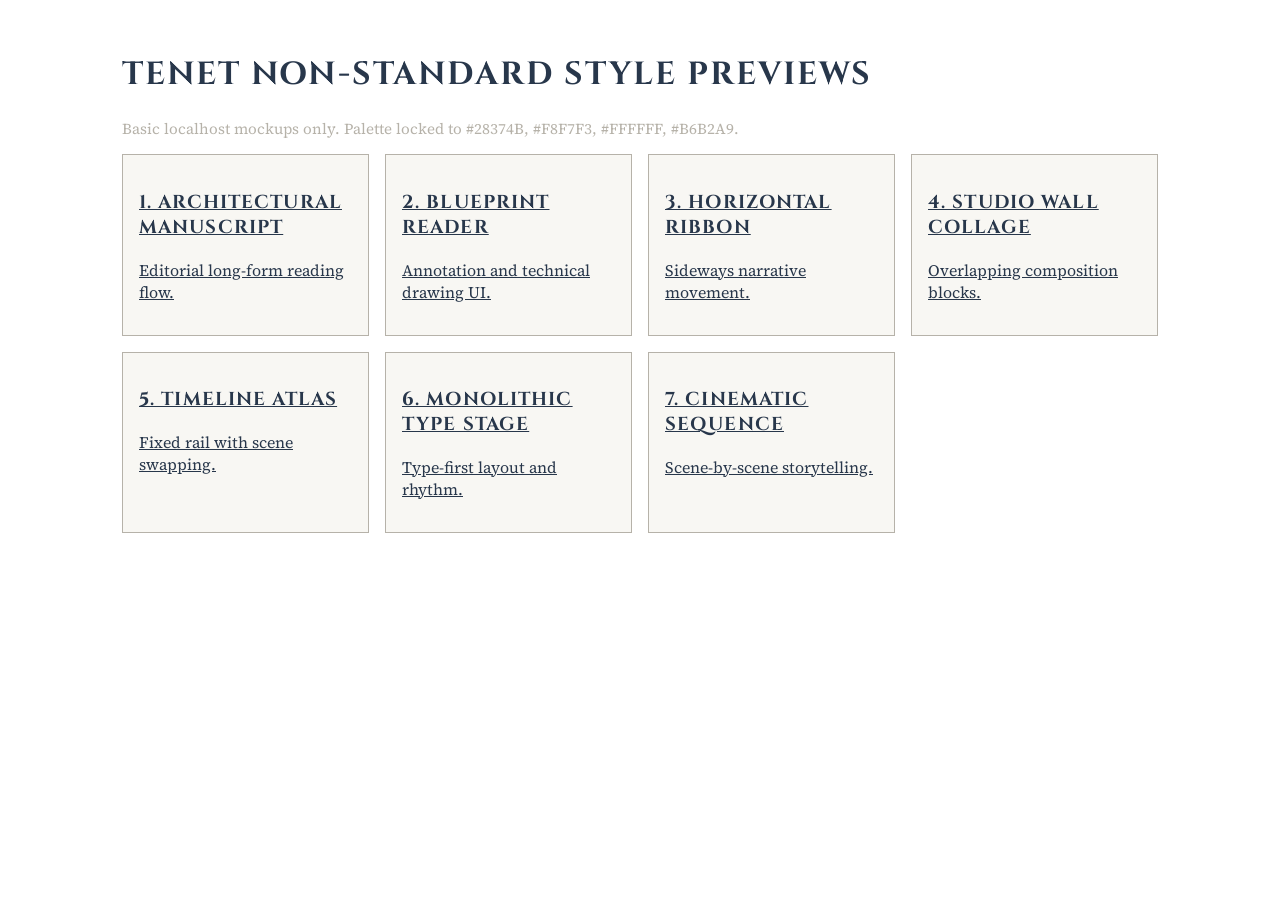
==== index.html @ 0c526800 "Publish TENET style preview concepts Made-with: Cursor" ====
<!doctype html>
<html lang="en">
<head>
  <meta charset="UTF-8" />
  <meta name="viewport" content="width=device-width, initial-scale=1.0" />
  <title>TENET Style Previews</title>
  <link rel="preconnect" href="https://fonts.googleapis.com">
  <link rel="preconnect" href="https://fonts.gstatic.com" crossorigin>
  <link href="https://fonts.googleapis.com/css2?family=Cinzel:wght@500;600&family=Source+Serif+4:wght@400;500&display=swap" rel="stylesheet">
  <link rel="stylesheet" href="./styles.css" />
</head>
<body>
  <main class="wrap">
    <h1>Tenet Non-Standard Style Previews</h1>
    <p class="note">Basic localhost mockups only. Palette locked to #28374B, #F8F7F3, #FFFFFF, #B6B2A9.</p>
    <div class="home-grid">
      <a class="card" href="./01-manuscript.html"><h3>1. Architectural Manuscript</h3><p>Editorial long-form reading flow.</p></a>
      <a class="card" href="./02-blueprint.html"><h3>2. Blueprint Reader</h3><p>Annotation and technical drawing UI.</p></a>
      <a class="card" href="./03-horizontal.html"><h3>3. Horizontal Ribbon</h3><p>Sideways narrative movement.</p></a>
      <a class="card" href="./04-collage.html"><h3>4. Studio Wall Collage</h3><p>Overlapping composition blocks.</p></a>
      <a class="card" href="./05-atlas.html"><h3>5. Timeline Atlas</h3><p>Fixed rail with scene swapping.</p></a>
      <a class="card" href="./06-typography.html"><h3>6. Monolithic Type Stage</h3><p>Type-first layout and rhythm.</p></a>
      <a class="card" href="./07-cinematic.html"><h3>7. Cinematic Sequence</h3><p>Scene-by-scene storytelling.</p></a>
    </div>
  </main>
</body>
</html>
---- styles.css ----
:root {
  --navy: #28374B;
  --beige: #F8F7F3;
  --white: #FFFFFF;
  --taupe: #B6B2A9;
}

* { box-sizing: border-box; }
body {
  margin: 0;
  background: var(--white);
  color: var(--navy);
  font-family: "Source Serif 4", Georgia, serif;
}
h1, h2, h3, .caps {
  font-family: "Cinzel", "Times New Roman", serif;
  text-transform: uppercase;
  letter-spacing: .06em;
}
a { color: var(--navy); }
.wrap { max-width: 1100px; margin: 0 auto; padding: 2rem; }
.home-grid {
  display: grid;
  grid-template-columns: repeat(auto-fit, minmax(230px, 1fr));
  gap: 1rem;
}
.card {
  border: 1px solid var(--taupe);
  background: var(--beige);
  padding: 1rem;
  min-height: 140px;
}
.note { color: var(--taupe); font-size: .95rem; }
.chip { display: inline-block; border: 1px solid var(--taupe); padding: .2rem .55rem; margin-right: .4rem; }
.plate {
  background: linear-gradient(120deg, var(--beige), var(--white));
  border: 1px solid var(--taupe);
  min-height: 180px;
}
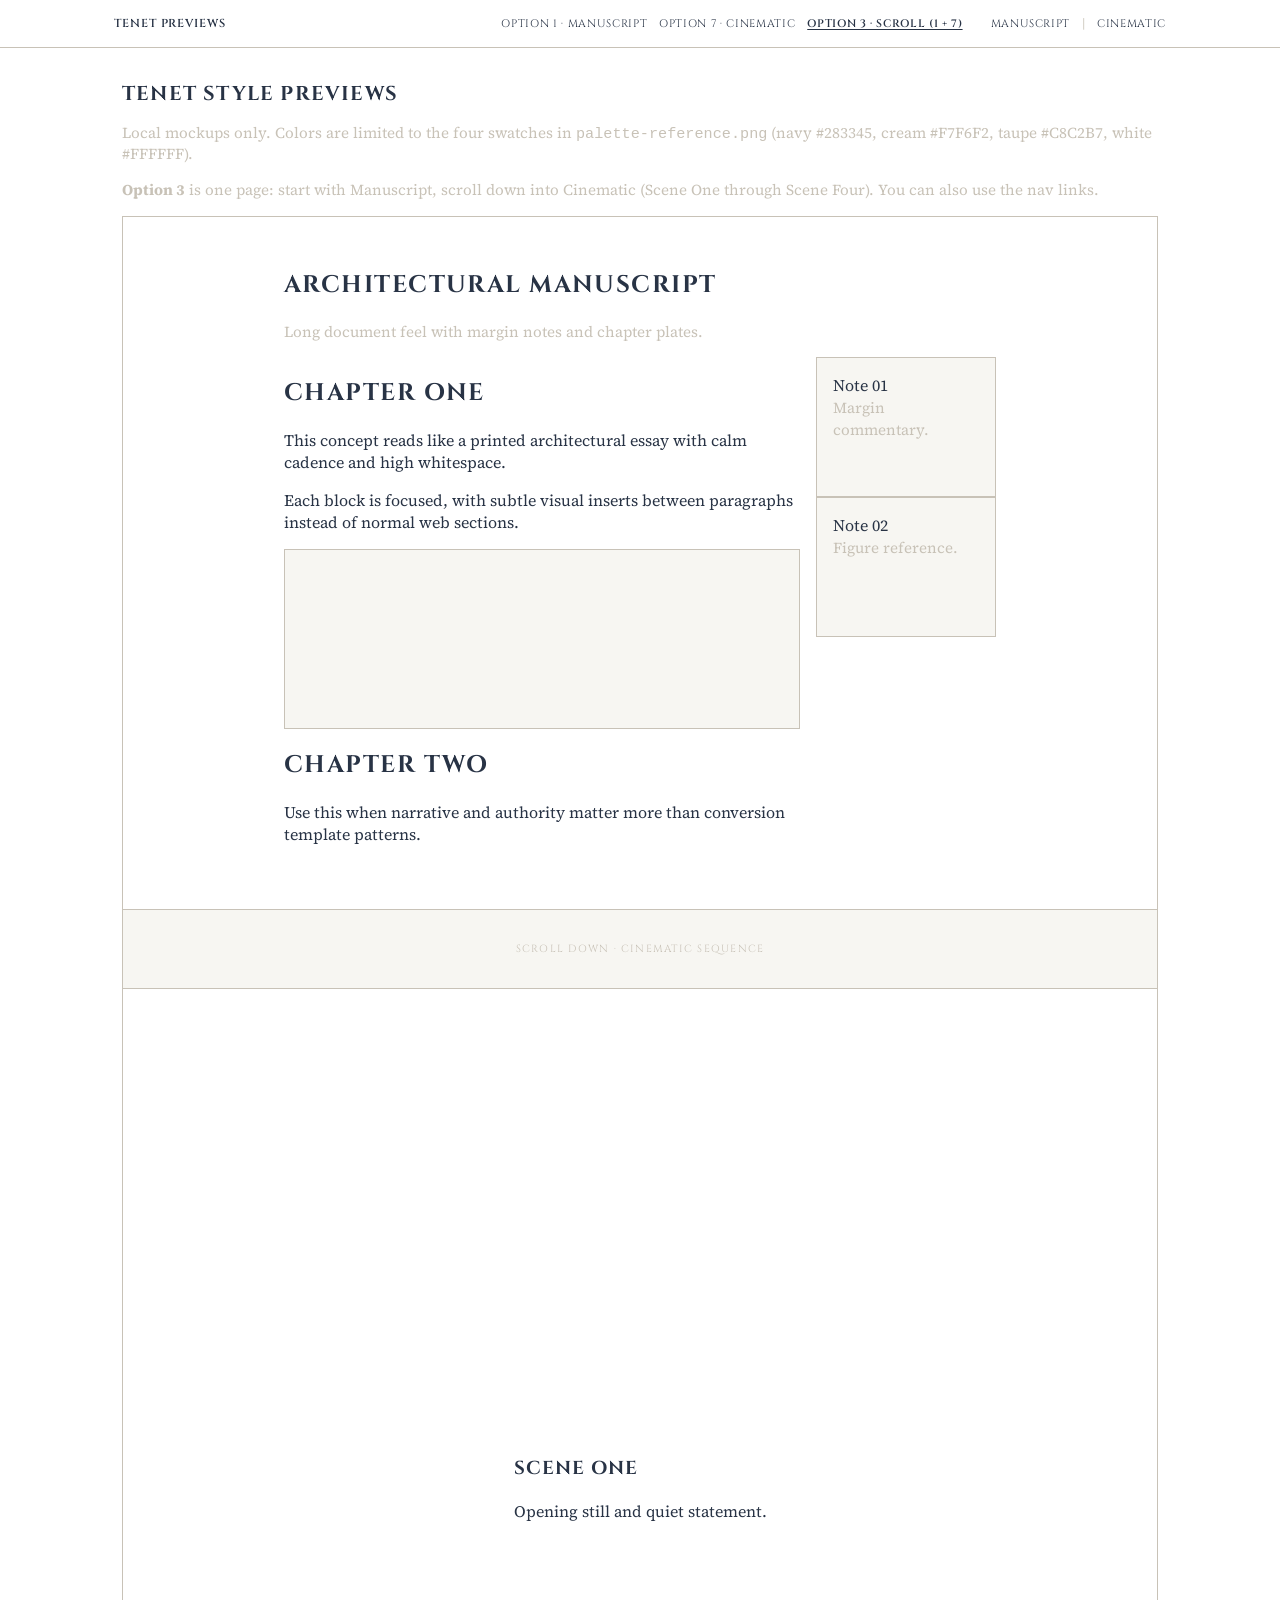
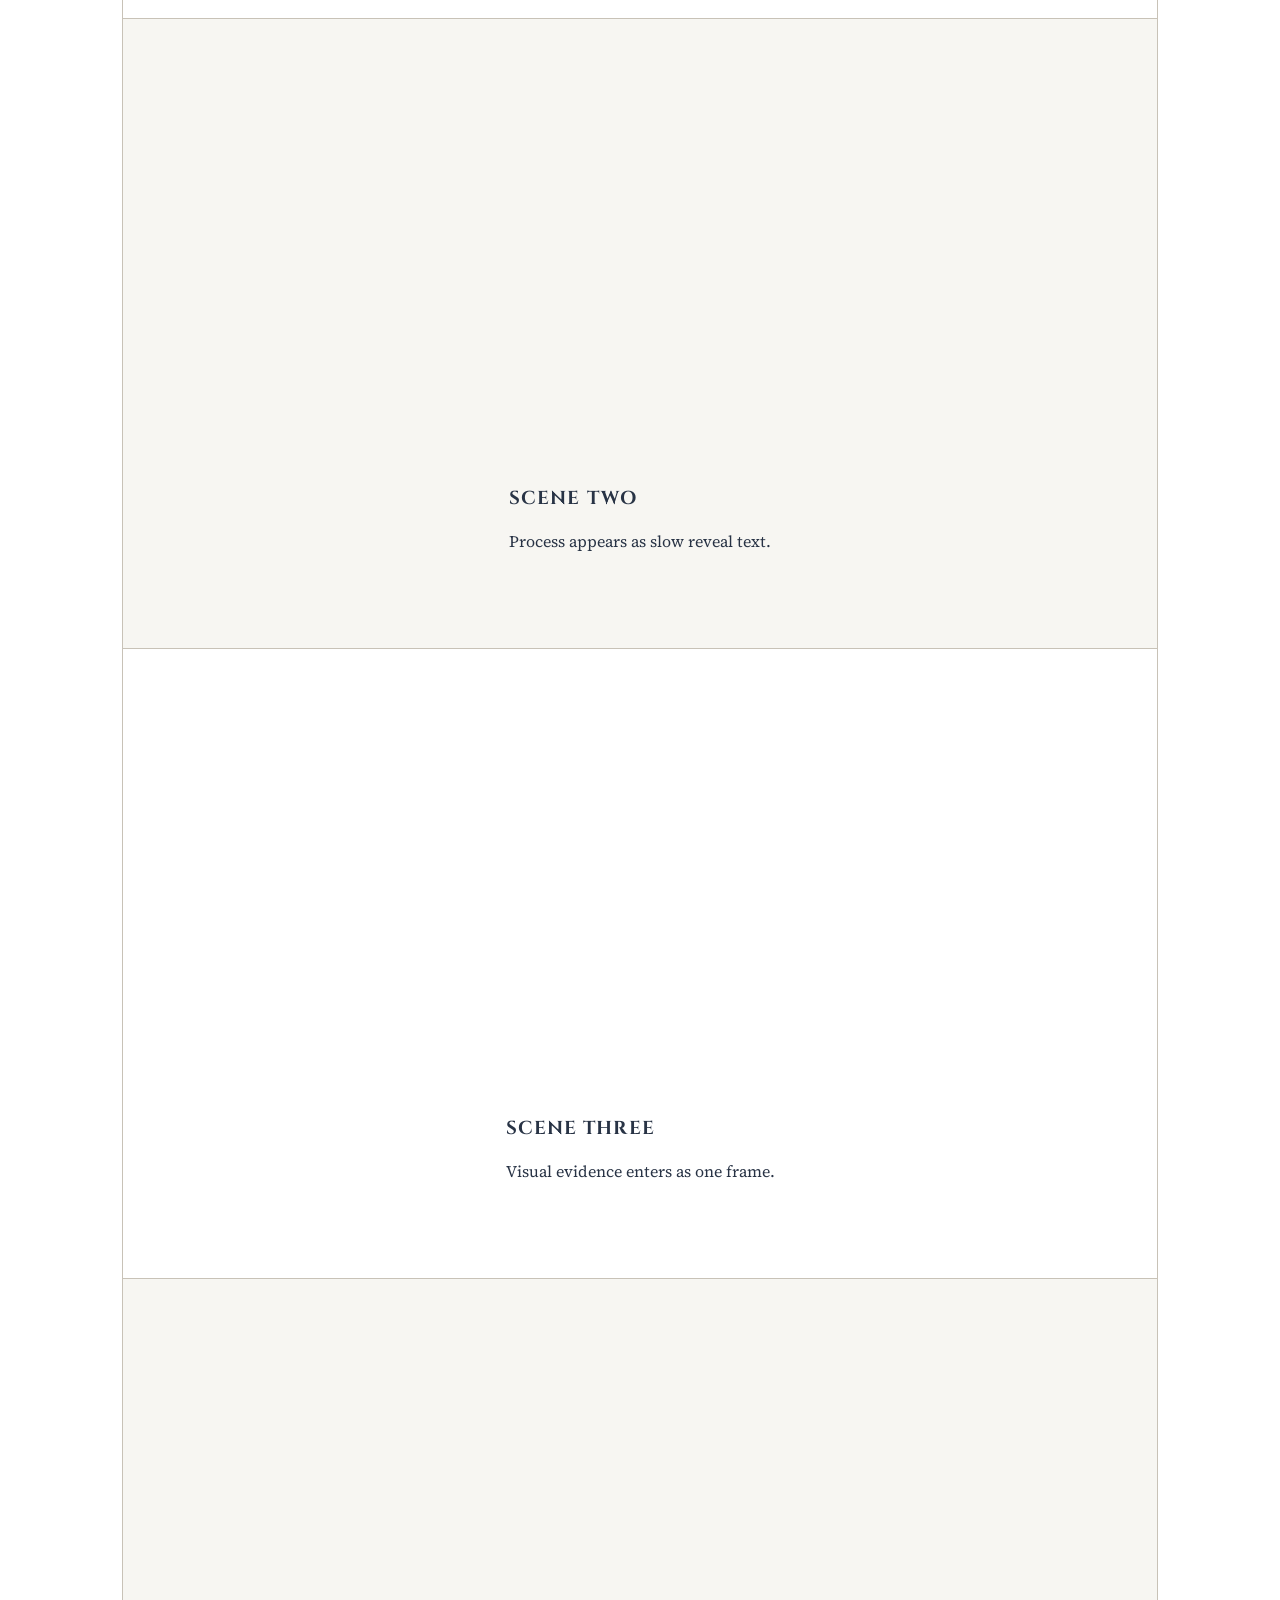
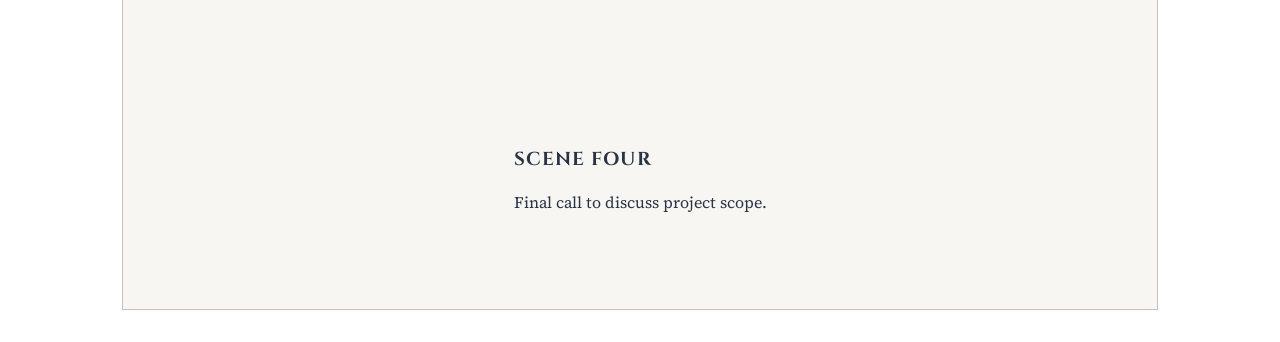
==== commit 704eade2: "Sync style previews: manuscript, blueprint, cinematic, index, palette ref; ignore .DS_Store Made-wit" ====
--- a/index.html
+++ b/index.html
@@ -3,25 +3,169 @@
 <head>
   <meta charset="UTF-8" />
   <meta name="viewport" content="width=device-width, initial-scale=1.0" />
-  <title>TENET Style Previews</title>
+  <title>Tenet style previews · Options 1, 7, and 3</title>
   <link rel="preconnect" href="https://fonts.googleapis.com">
   <link rel="preconnect" href="https://fonts.gstatic.com" crossorigin>
   <link href="https://fonts.googleapis.com/css2?family=Cinzel:wght@500;600&family=Source+Serif+4:wght@400;500&display=swap" rel="stylesheet">
   <link rel="stylesheet" href="./styles.css" />
+  <style>
+    .site-main-header {
+      margin-bottom: 1rem;
+    }
+    .site-main-header h1 {
+      margin: 0 0 0.35rem;
+      font-size: 1.25rem;
+    }
+    .hub-panel > p.note {
+      margin: 0 0 0.75rem;
+    }
+    .frame-wrap {
+      border: 1px solid var(--taupe);
+      background: var(--white);
+      min-height: 72vh;
+    }
+    .frame-wrap iframe {
+      display: block;
+      width: 100%;
+      height: 72vh;
+      border: 0;
+    }
+  </style>
 </head>
 <body>
+  <header class="site-nav" role="banner">
+    <div class="site-nav-inner">
+      <a class="site-nav-brand" href="index.html#p3">Tenet previews</a>
+      <nav class="site-nav-primary" aria-label="Preview options">
+        <a href="#p1" id="link-nav-1">Option 1 · Manuscript</a>
+        <a href="#p7" id="link-nav-7">Option 7 · Cinematic</a>
+        <a href="#p3" id="link-nav-3">Option 3 · Scroll (1 + 7)</a>
+      </nav>
+      <nav id="nav-jump-3" class="site-nav-jump" aria-label="Option 3 scroll targets" hidden>
+        <a href="#manuscript" id="jump-manuscript">Manuscript</a>
+        <span class="site-nav-sep" aria-hidden="true">|</span>
+        <a href="#cinematic" id="jump-cinematic">Cinematic</a>
+      </nav>
+    </div>
+  </header>
+
   <main class="wrap">
-    <h1>Tenet Non-Standard Style Previews</h1>
-    <p class="note">Basic localhost mockups only. Palette locked to #28374B, #F8F7F3, #FFFFFF, #B6B2A9.</p>
-    <div class="home-grid">
-      <a class="card" href="./01-manuscript.html"><h3>1. Architectural Manuscript</h3><p>Editorial long-form reading flow.</p></a>
-      <a class="card" href="./02-blueprint.html"><h3>2. Blueprint Reader</h3><p>Annotation and technical drawing UI.</p></a>
-      <a class="card" href="./03-horizontal.html"><h3>3. Horizontal Ribbon</h3><p>Sideways narrative movement.</p></a>
-      <a class="card" href="./04-collage.html"><h3>4. Studio Wall Collage</h3><p>Overlapping composition blocks.</p></a>
-      <a class="card" href="./05-atlas.html"><h3>5. Timeline Atlas</h3><p>Fixed rail with scene swapping.</p></a>
-      <a class="card" href="./06-typography.html"><h3>6. Monolithic Type Stage</h3><p>Type-first layout and rhythm.</p></a>
-      <a class="card" href="./07-cinematic.html"><h3>7. Cinematic Sequence</h3><p>Scene-by-scene storytelling.</p></a>
-    </div>
+    <header class="site-main-header">
+      <h1>Tenet style previews</h1>
+      <p class="note">Local mockups only. Colors are limited to the four swatches in <code>palette-reference.png</code> (navy #283345, cream #F7F6F2, taupe #C8C2B7, white #FFFFFF).</p>
+      <p class="note" style="margin-top:0.5rem"><strong>Option 3</strong> is one page: start with Manuscript, scroll down into Cinematic (Scene One through Scene Four). You can also use the nav links.</p>
+    </header>
+
+    <section id="panel-1" class="hub-panel" role="region" aria-label="Option 1" hidden>
+      <p class="note">Full-page preview 1 (Architectural Manuscript), same content as Option 3 at the top.</p>
+      <div class="frame-wrap">
+        <iframe title="Option 1 – Manuscript" src="./01-manuscript.html?embed=1"></iframe>
+      </div>
+    </section>
+
+    <section id="panel-7" class="hub-panel" role="region" aria-label="Option 7" hidden>
+      <p class="note">Full-page preview 7 (Cinematic Sequence), same scenes as the lower part of Option 3.</p>
+      <div class="frame-wrap">
+        <iframe title="Option 7 – Cinematic" src="./07-cinematic.html?embed=1"></iframe>
+      </div>
+    </section>
+
+    <section id="panel-3" class="hub-panel" role="region" aria-label="Option 3 combined scroll">
+      <div class="opt3-flow">
+        <div id="manuscript" class="opt3-anchor opt3-manuscript-inner">
+          <h1>Architectural Manuscript</h1>
+          <p class="note">Long document feel with margin notes and chapter plates.</p>
+          <section style="display:grid;grid-template-columns:1fr 180px;gap:1rem">
+            <article>
+              <h2>Chapter One</h2>
+              <p>This concept reads like a printed architectural essay with calm cadence and high whitespace.</p>
+              <p>Each block is focused, with subtle visual inserts between paragraphs instead of normal web sections.</p>
+              <div class="plate"></div>
+              <h2>Chapter Two</h2>
+              <p>Use this when narrative and authority matter more than conversion template patterns.</p>
+            </article>
+            <aside>
+              <div class="card">Note 01<br><span class="note">Margin commentary.</span></div>
+              <div class="card">Note 02<br><span class="note">Figure reference.</span></div>
+            </aside>
+          </section>
+        </div>
+
+        <div class="opt3-between" aria-hidden="true">Scroll down · Cinematic sequence</div>
+
+        <div id="cinematic" class="opt3-anchor">
+          <section class="scene" style="background:var(--white)"><div class="wrap"><h1>Scene One</h1><p>Opening still and quiet statement.</p></div></section>
+          <section class="scene" style="background:var(--beige)"><div class="wrap"><h1>Scene Two</h1><p>Process appears as slow reveal text.</p></div></section>
+          <section class="scene" style="background:var(--white)"><div class="wrap"><h1>Scene Three</h1><p>Visual evidence enters as one frame.</p></div></section>
+          <section class="scene" style="background:var(--beige)"><div class="wrap"><h1>Scene Four</h1><p>Final call to discuss project scope.</p></div></section>
+        </div>
+      </div>
+    </section>
   </main>
+
+  <script>
+    (function () {
+      var panels = {
+        "1": document.getElementById("panel-1"),
+        "7": document.getElementById("panel-7"),
+        "3": document.getElementById("panel-3")
+      };
+      var links = {
+        "1": document.getElementById("link-nav-1"),
+        "7": document.getElementById("link-nav-7"),
+        "3": document.getElementById("link-nav-3")
+      };
+      var navJump = document.getElementById("nav-jump-3");
+
+      function showMain(which) {
+        ["1", "7", "3"].forEach(function (k) {
+          var on = k === which;
+          panels[k].hidden = !on;
+          links[k].classList.toggle("is-active", on);
+        });
+        navJump.hidden = which !== "3";
+        if (history.replaceState) {
+          history.replaceState(null, "", "#p" + which);
+        }
+      }
+
+      function hashToMode() {
+        var h = (location.hash || "").replace(/^#/, "");
+        if (h === "p1") return "1";
+        if (h === "p7") return "7";
+        if (h === "p3") return "3";
+        return "3";
+      }
+
+      showMain(hashToMode());
+      window.addEventListener("hashchange", function () {
+        showMain(hashToMode());
+      });
+
+      function scrollToId(id) {
+        var el = document.getElementById(id);
+        if (!el) return;
+        requestAnimationFrame(function () {
+          requestAnimationFrame(function () {
+            el.scrollIntoView({ behavior: "smooth", block: "start" });
+          });
+        });
+      }
+
+      function bindJump(anchor, id) {
+        anchor.addEventListener("click", function (e) {
+          e.preventDefault();
+          showMain("3");
+          if (history.replaceState) {
+            history.replaceState(null, "", "#p3");
+          }
+          scrollToId(id);
+        });
+      }
+
+      bindJump(document.getElementById("jump-manuscript"), "manuscript");
+      bindJump(document.getElementById("jump-cinematic"), "cinematic");
+    })();
+  </script>
 </body>
 </html>
--- a/styles.css
+++ b/styles.css
@@ -1,11 +1,24 @@
+/*
+ * Four colors only, matched to palette-reference.png (same swatches as your reference art).
+ * Navy = small square · Cream = large field · Taupe = “tenet” wordmark · White = page ground.
+ * No other hex/rgb values: no rgba blends, no gradients between other hues, no opacity mixes.
+ */
 :root {
-  --navy: #28374B;
-  --beige: #F8F7F3;
-  --white: #FFFFFF;
-  --taupe: #B6B2A9;
+  --navy: #283345;
+  --beige: #f7f6f2;
+  --white: #ffffff;
+  --taupe: #c8c2b7;
 }
 
 * { box-sizing: border-box; }
+html {
+  scroll-behavior: smooth;
+}
+@media (prefers-reduced-motion: reduce) {
+  html {
+    scroll-behavior: auto;
+  }
+}
 body {
   margin: 0;
   background: var(--white);
@@ -33,7 +46,163 @@
 .note { color: var(--taupe); font-size: .95rem; }
 .chip { display: inline-block; border: 1px solid var(--taupe); padding: .2rem .55rem; margin-right: .4rem; }
 .plate {
-  background: linear-gradient(120deg, var(--beige), var(--white));
+  background: var(--beige);
   border: 1px solid var(--taupe);
   min-height: 180px;
 }
+
+/* Hide chrome when preview is embedded inside hub iframes. */
+html.is-embed .nav-back,
+html.is-embed .site-nav {
+  display: none !important;
+}
+
+/* Shared sticky navigation (index + standalone previews). */
+.site-nav {
+  position: sticky;
+  top: 0;
+  z-index: 200;
+  background: var(--white);
+  border-bottom: 1px solid var(--taupe);
+}
+.site-nav-inner {
+  max-width: 1100px;
+  margin: 0 auto;
+  padding: 0.65rem 1.5rem;
+  display: flex;
+  flex-wrap: wrap;
+  align-items: center;
+  gap: 0.75rem 1.25rem;
+}
+.site-nav-brand {
+  font-family: Cinzel, "Times New Roman", serif;
+  text-transform: uppercase;
+  letter-spacing: 0.08em;
+  font-size: 0.72rem;
+  font-weight: 600;
+  text-decoration: none;
+  color: var(--navy);
+  margin-right: auto;
+}
+.site-nav-brand:hover {
+  text-decoration: underline;
+}
+.site-nav-primary,
+.site-nav-jump {
+  display: flex;
+  flex-wrap: wrap;
+  align-items: center;
+  gap: 0.35rem 0.75rem;
+}
+.site-nav-primary a,
+.site-nav-jump a {
+  font-family: Cinzel, "Times New Roman", serif;
+  text-transform: uppercase;
+  letter-spacing: 0.06em;
+  font-size: 0.68rem;
+  text-decoration: none;
+  padding: 0.35rem 0;
+  border: none;
+  background: transparent;
+  color: var(--navy);
+}
+.site-nav-primary a:hover,
+.site-nav-jump a:hover {
+  text-decoration: underline;
+  text-underline-offset: 0.22em;
+}
+.site-nav-primary a:focus-visible,
+.site-nav-jump a:focus-visible {
+  outline: 2px solid var(--navy);
+  outline-offset: 3px;
+}
+.site-nav-primary a.is-active,
+.site-nav-jump a.is-active {
+  background: transparent;
+  color: var(--navy);
+  text-decoration: underline;
+  text-underline-offset: 0.22em;
+  font-weight: 600;
+}
+.site-nav-sep {
+  color: var(--taupe);
+  font-size: 0.75rem;
+  user-select: none;
+}
+.site-nav-jump {
+  width: 100%;
+  justify-content: flex-end;
+  padding-top: 0.15rem;
+  margin-top: 0.15rem;
+  border-top: 1px dashed var(--taupe);
+}
+@media (min-width: 720px) {
+  .site-nav-jump {
+    width: auto;
+    margin-top: 0;
+    padding-top: 0;
+    border-top: none;
+    margin-left: 0.5rem;
+  }
+}
+
+/* Cinematic scenes (Option 7 and Option 3 stack). */
+.scene {
+  min-height: 70vh;
+  padding: 3rem 2rem;
+  display: grid;
+  align-content: end;
+  border-bottom: 1px solid var(--taupe);
+  outline: 2px solid transparent;
+  outline-offset: -2px;
+  transition: outline-color 0.35s ease;
+}
+.scene:last-child {
+  border-bottom: none;
+}
+.scene:hover {
+  outline-color: var(--taupe);
+}
+.scene > .wrap {
+  transition: transform 0.45s cubic-bezier(0.22, 1, 0.36, 1);
+}
+.scene:hover > .wrap {
+  transform: translateY(-6px);
+}
+@media (prefers-reduced-motion: reduce) {
+  .scene {
+    transition: none;
+  }
+  .scene > .wrap {
+    transition: none;
+  }
+  .scene:hover > .wrap {
+    transform: none;
+  }
+}
+
+/* Option 3: single scroll column */
+.opt3-flow {
+  border: 1px solid var(--taupe);
+  background: var(--white);
+}
+.opt3-anchor {
+  scroll-margin-top: 5.5rem;
+}
+.opt3-between {
+  text-align: center;
+  padding: 2rem 1.5rem;
+  background: var(--beige);
+  border-top: 1px solid var(--taupe);
+  border-bottom: 1px solid var(--taupe);
+  font-family: Cinzel, "Times New Roman", serif;
+  text-transform: uppercase;
+  letter-spacing: 0.12em;
+  font-size: 0.65rem;
+  color: var(--taupe);
+}
+.opt3-manuscript-inner {
+  max-width: 760px;
+  margin: 0 auto;
+  padding: 2rem 1.5rem 3rem;
+}
